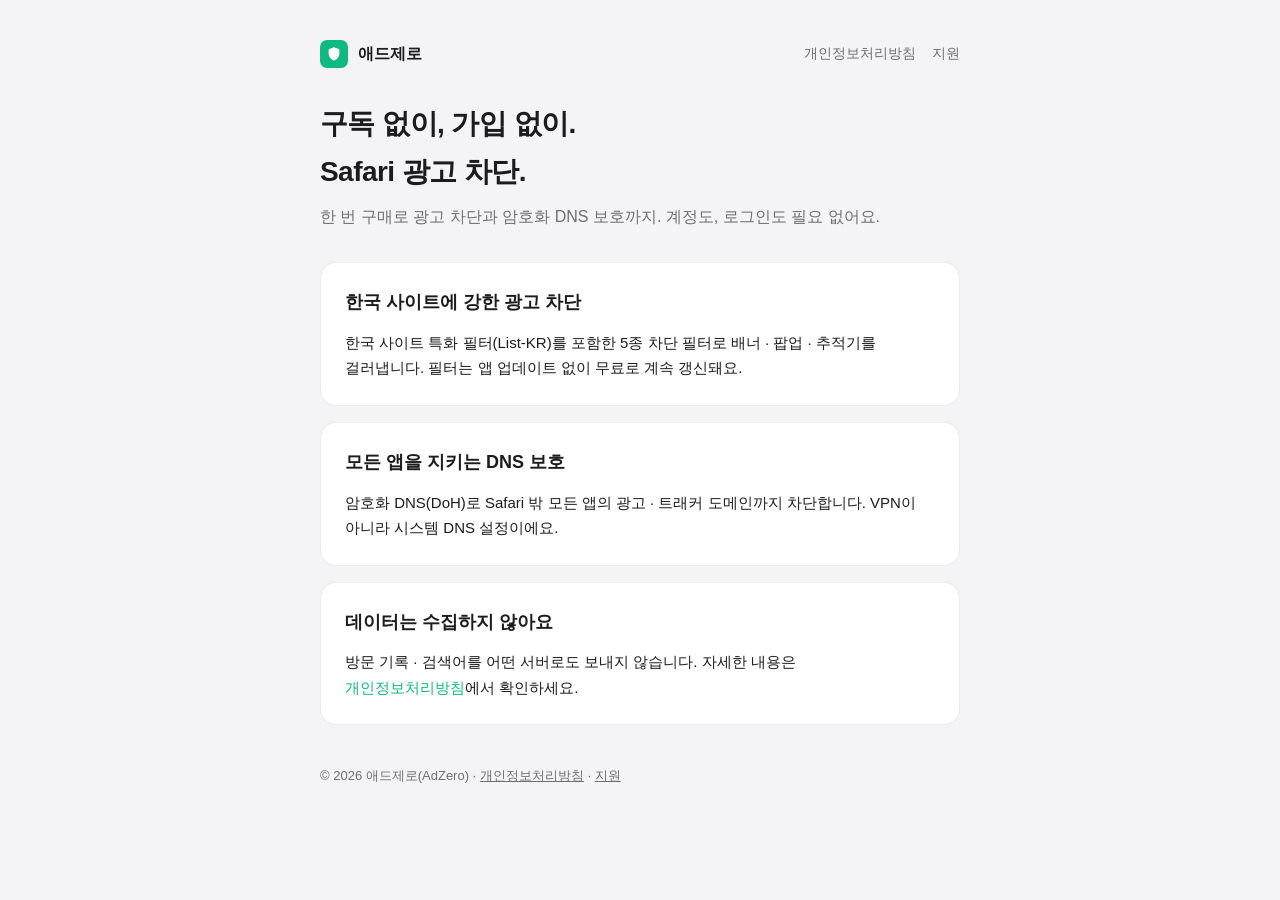
==== index.html @ 393ba9a1 "애드제로 공식 페이지: 소개·개인정보처리방침·지원 Co-Authored-By: Claude Fable 5 <noreply@anthropic.com>" ====
<!DOCTYPE html>
<html lang="ko">
<head>
<meta charset="utf-8">
<meta name="viewport" content="width=device-width, initial-scale=1">
<title>애드제로 — 구독 없는 Safari 광고 차단</title>
<meta name="description" content="구독 없이, 가입 없이. 한 번 구매로 Safari 광고 차단과 암호화 DNS 보호까지.">
<link rel="stylesheet" href="style.css">
</head>
<body>
<div class="wrap">
  <header class="site">
    <span class="logo"><svg viewBox="0 0 24 24"><path d="M12 2 4 5v6c0 5 3.4 9.4 8 11 4.6-1.6 8-6 8-11V5l-8-3z"/></svg></span>
    <a class="name" href="index.html">애드제로</a>
    <nav><a href="privacy.html">개인정보처리방침</a><a href="support.html">지원</a></nav>
  </header>

  <h1>구독 없이, 가입 없이.<br>Safari 광고 차단.</h1>
  <p class="lead">한 번 구매로 광고 차단과 암호화 DNS 보호까지. 계정도, 로그인도 필요 없어요.</p>

  <section class="card">
    <h2>한국 사이트에 강한 광고 차단</h2>
    <p>한국 사이트 특화 필터(List-KR)를 포함한 5종 차단 필터로 배너 · 팝업 · 추적기를 걸러냅니다. 필터는 앱 업데이트 없이 무료로 계속 갱신돼요.</p>
  </section>

  <section class="card">
    <h2>모든 앱을 지키는 DNS 보호</h2>
    <p>암호화 DNS(DoH)로 Safari 밖 모든 앱의 광고 · 트래커 도메인까지 차단합니다. VPN이 아니라 시스템 DNS 설정이에요.</p>
  </section>

  <section class="card">
    <h2>데이터는 수집하지 않아요</h2>
    <p>방문 기록 · 검색어를 어떤 서버로도 보내지 않습니다. 자세한 내용은 <a class="inline" href="privacy.html">개인정보처리방침</a>에서 확인하세요.</p>
  </section>

  <footer class="site">© 2026 애드제로(AdZero) · <a href="privacy.html">개인정보처리방침</a> · <a href="support.html">지원</a></footer>
</div>
</body>
</html>
---- style.css ----
:root {
  --bg: #f4f4f6;
  --surface: #ffffff;
  --text: #1c1c1e;
  --text-sub: #6e6e73;
  --accent: #10b981;
  --border: rgba(0, 0, 0, 0.08);
  color-scheme: light dark;
}
@media (prefers-color-scheme: dark) {
  :root {
    --bg: #101013;
    --surface: #1c1c20;
    --text: #f2f2f5;
    --text-sub: #98989f;
    --accent: #34d399;
    --border: rgba(255, 255, 255, 0.1);
  }
}
* { margin: 0; padding: 0; box-sizing: border-box; }
body {
  font-family: -apple-system, BlinkMacSystemFont, "Apple SD Gothic Neo", "Pretendard", "Segoe UI", sans-serif;
  background: var(--bg);
  color: var(--text);
  line-height: 1.7;
  -webkit-font-smoothing: antialiased;
  word-break: keep-all;
}
.wrap { max-width: 680px; margin: 0 auto; padding: 32px 20px 64px; }
header.site { display: flex; align-items: center; gap: 10px; padding: 8px 0 32px; }
header.site .logo {
  width: 28px; height: 28px; border-radius: 7px;
  background: var(--accent);
  display: inline-flex; align-items: center; justify-content: center;
}
header.site .logo svg { width: 16px; height: 16px; fill: #fff; }
header.site a.name { font-size: 16px; font-weight: 700; color: var(--text); text-decoration: none; }
header.site nav { margin-left: auto; display: flex; gap: 16px; }
header.site nav a { font-size: 14px; color: var(--text-sub); text-decoration: none; }
header.site nav a:hover { color: var(--accent); }
h1 { font-size: 28px; font-weight: 800; letter-spacing: -0.02em; margin-bottom: 8px; }
p.lead { font-size: 16px; color: var(--text-sub); margin-bottom: 32px; }
section.card {
  background: var(--surface);
  border: 1px solid var(--border);
  border-radius: 16px;
  padding: 24px;
  margin-bottom: 16px;
}
section.card h2 { font-size: 18px; font-weight: 700; margin-bottom: 12px; }
section.card h3 { font-size: 15px; font-weight: 700; margin: 20px 0 6px; }
section.card p, section.card li { font-size: 15px; color: var(--text); }
section.card p + p { margin-top: 10px; }
section.card ul { padding-left: 20px; margin: 8px 0; }
section.card li { margin: 4px 0; }
section.card .sub { color: var(--text-sub); font-size: 13.5px; }
a.inline { color: var(--accent); text-decoration: none; }
a.inline:hover { text-decoration: underline; }
.meta { font-size: 13px; color: var(--text-sub); margin-top: 24px; }
.btn {
  display: inline-block; margin-top: 8px;
  background: var(--accent); color: #fff;
  font-size: 15px; font-weight: 600;
  padding: 12px 20px; border-radius: 12px; text-decoration: none;
}
footer.site { margin-top: 40px; font-size: 13px; color: var(--text-sub); }
footer.site a { color: var(--text-sub); }
table.plain { width: 100%; border-collapse: collapse; margin: 10px 0; font-size: 14px; }
table.plain th, table.plain td { text-align: left; padding: 8px 10px; border-bottom: 1px solid var(--border); vertical-align: top; }
table.plain th { color: var(--text-sub); font-weight: 600; white-space: nowrap; }
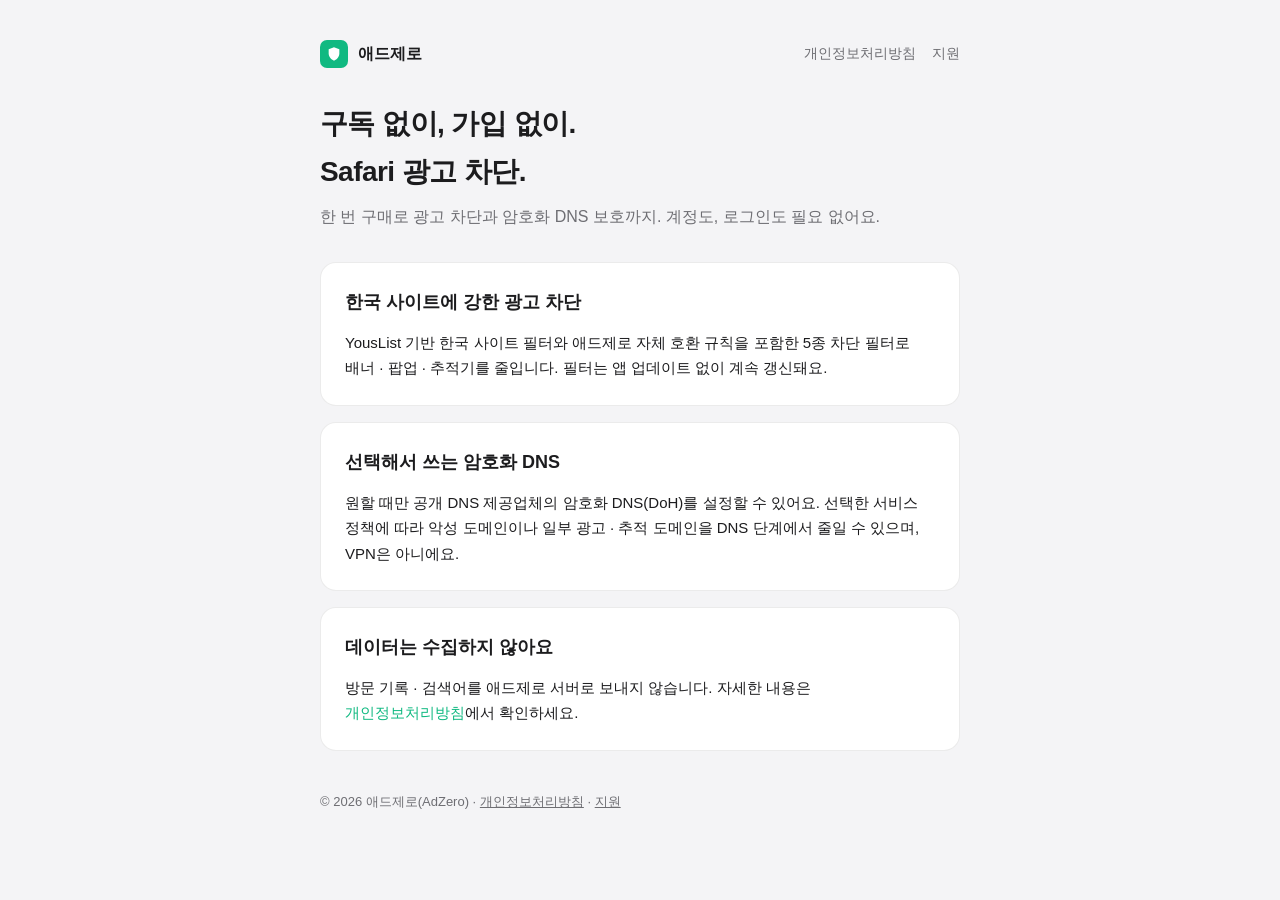
==== commit e1743639: "release: align public site with independent app" ====
--- a/index.html
+++ b/index.html
@@ -20,17 +20,17 @@
 
   <section class="card">
     <h2>한국 사이트에 강한 광고 차단</h2>
-    <p>한국 사이트 특화 필터(List-KR)를 포함한 5종 차단 필터로 배너 · 팝업 · 추적기를 걸러냅니다. 필터는 앱 업데이트 없이 무료로 계속 갱신돼요.</p>
+    <p>YousList 기반 한국 사이트 필터와 애드제로 자체 호환 규칙을 포함한 5종 차단 필터로 배너 · 팝업 · 추적기를 줄입니다. 필터는 앱 업데이트 없이 계속 갱신돼요.</p>
   </section>
 
   <section class="card">
-    <h2>모든 앱을 지키는 DNS 보호</h2>
-    <p>암호화 DNS(DoH)로 Safari 밖 모든 앱의 광고 · 트래커 도메인까지 차단합니다. VPN이 아니라 시스템 DNS 설정이에요.</p>
+    <h2>선택해서 쓰는 암호화 DNS</h2>
+    <p>원할 때만 공개 DNS 제공업체의 암호화 DNS(DoH)를 설정할 수 있어요. 선택한 서비스 정책에 따라 악성 도메인이나 일부 광고 · 추적 도메인을 DNS 단계에서 줄일 수 있으며, VPN은 아니에요.</p>
   </section>
 
   <section class="card">
     <h2>데이터는 수집하지 않아요</h2>
-    <p>방문 기록 · 검색어를 어떤 서버로도 보내지 않습니다. 자세한 내용은 <a class="inline" href="privacy.html">개인정보처리방침</a>에서 확인하세요.</p>
+    <p>방문 기록 · 검색어를 애드제로 서버로 보내지 않습니다. 자세한 내용은 <a class="inline" href="privacy.html">개인정보처리방침</a>에서 확인하세요.</p>
   </section>
 
   <footer class="site">© 2026 애드제로(AdZero) · <a href="privacy.html">개인정보처리방침</a> · <a href="support.html">지원</a></footer>
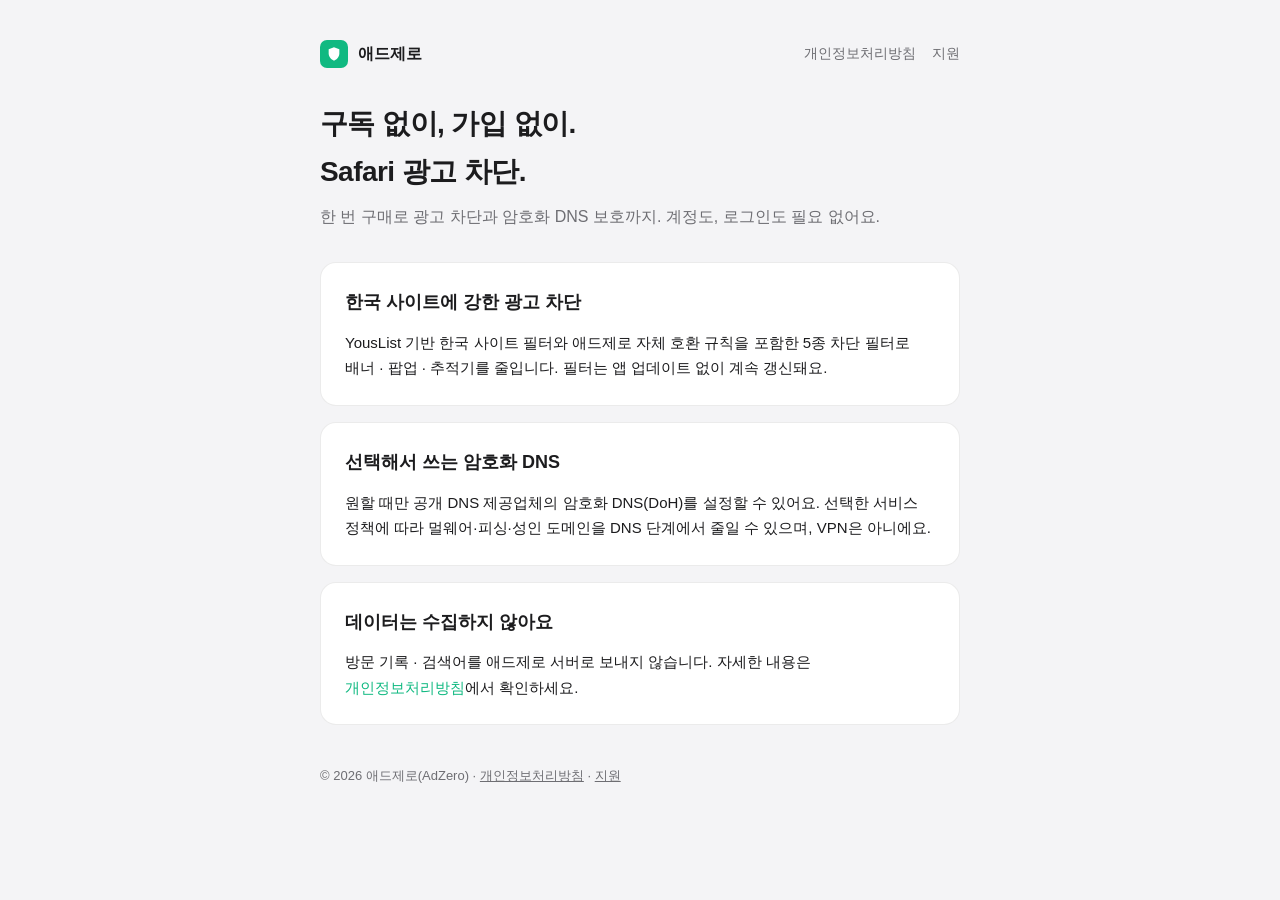
==== commit 79140a0e: "docs: remove competitor DNS references" ====
--- a/index.html
+++ b/index.html
@@ -25,7 +25,7 @@
 
   <section class="card">
     <h2>선택해서 쓰는 암호화 DNS</h2>
-    <p>원할 때만 공개 DNS 제공업체의 암호화 DNS(DoH)를 설정할 수 있어요. 선택한 서비스 정책에 따라 악성 도메인이나 일부 광고 · 추적 도메인을 DNS 단계에서 줄일 수 있으며, VPN은 아니에요.</p>
+    <p>원할 때만 공개 DNS 제공업체의 암호화 DNS(DoH)를 설정할 수 있어요. 선택한 서비스 정책에 따라 멀웨어·피싱·성인 도메인을 DNS 단계에서 줄일 수 있으며, VPN은 아니에요.</p>
   </section>
 
   <section class="card">
